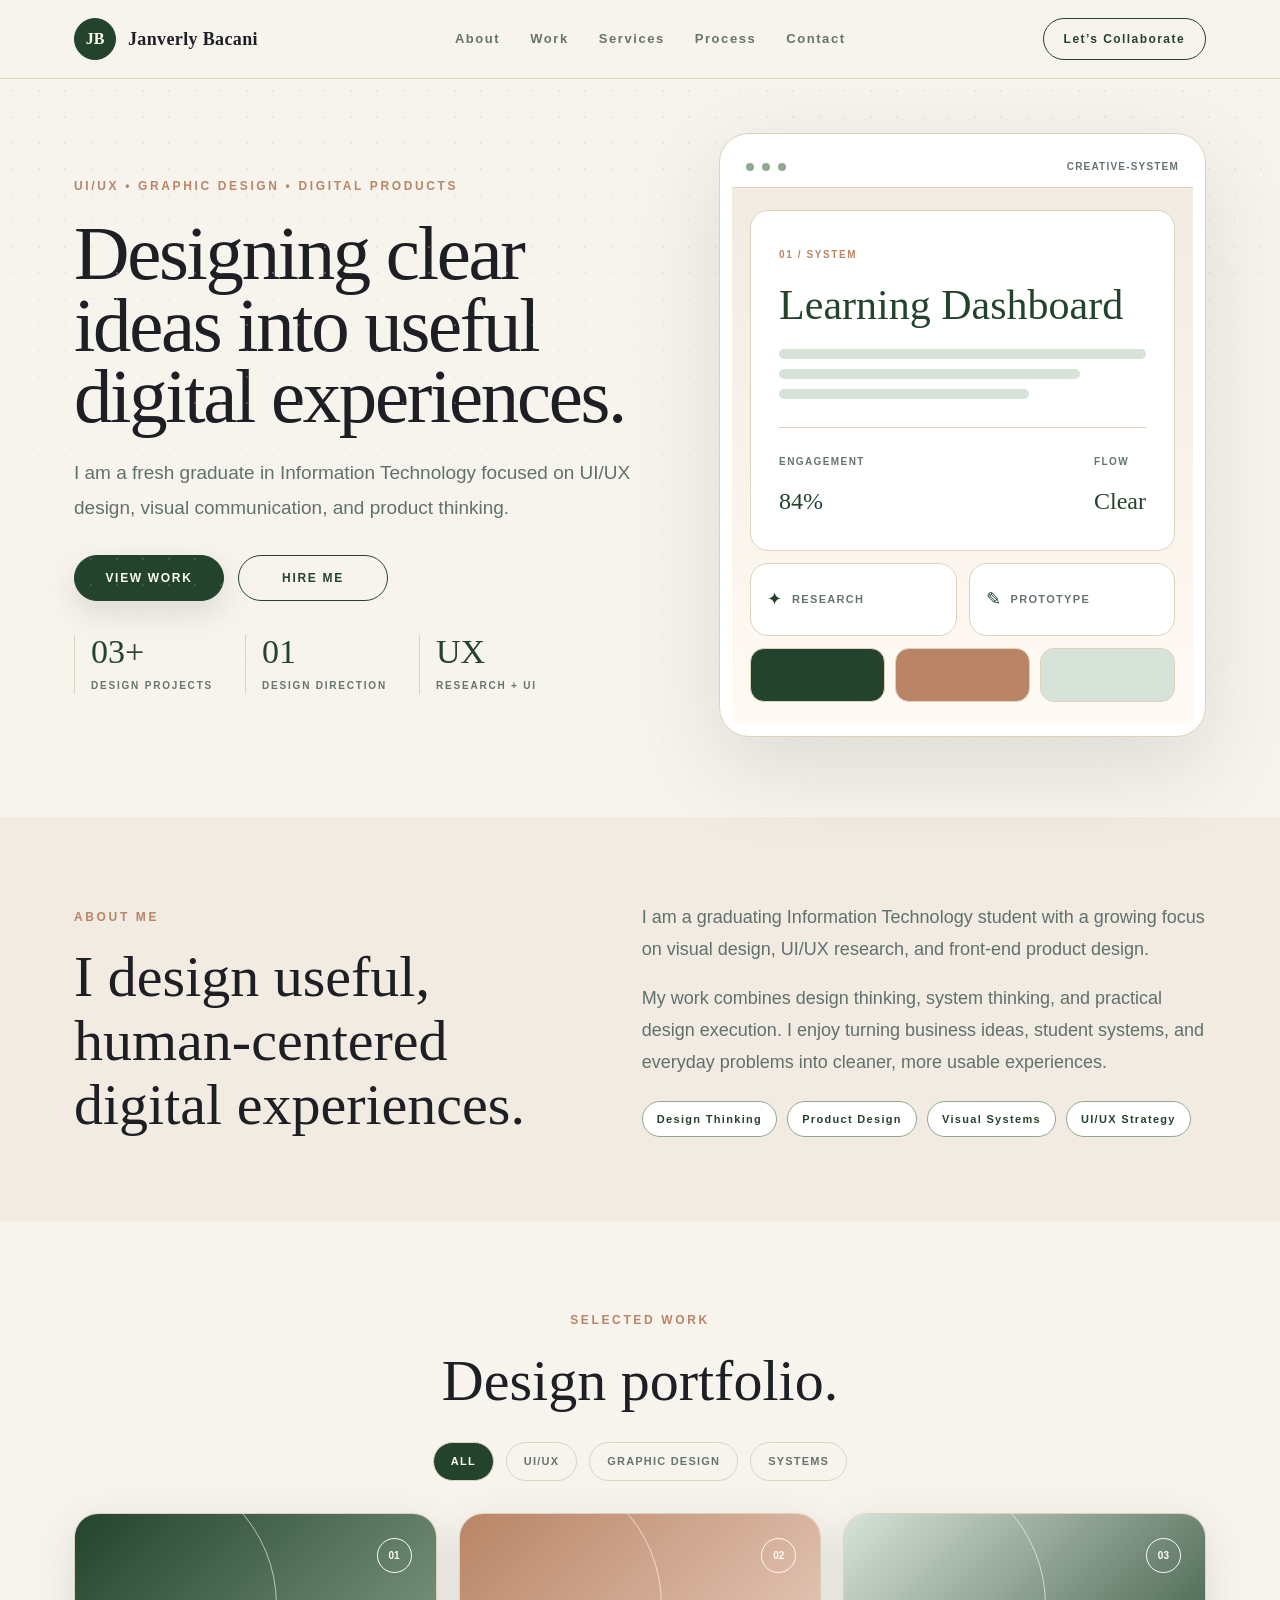
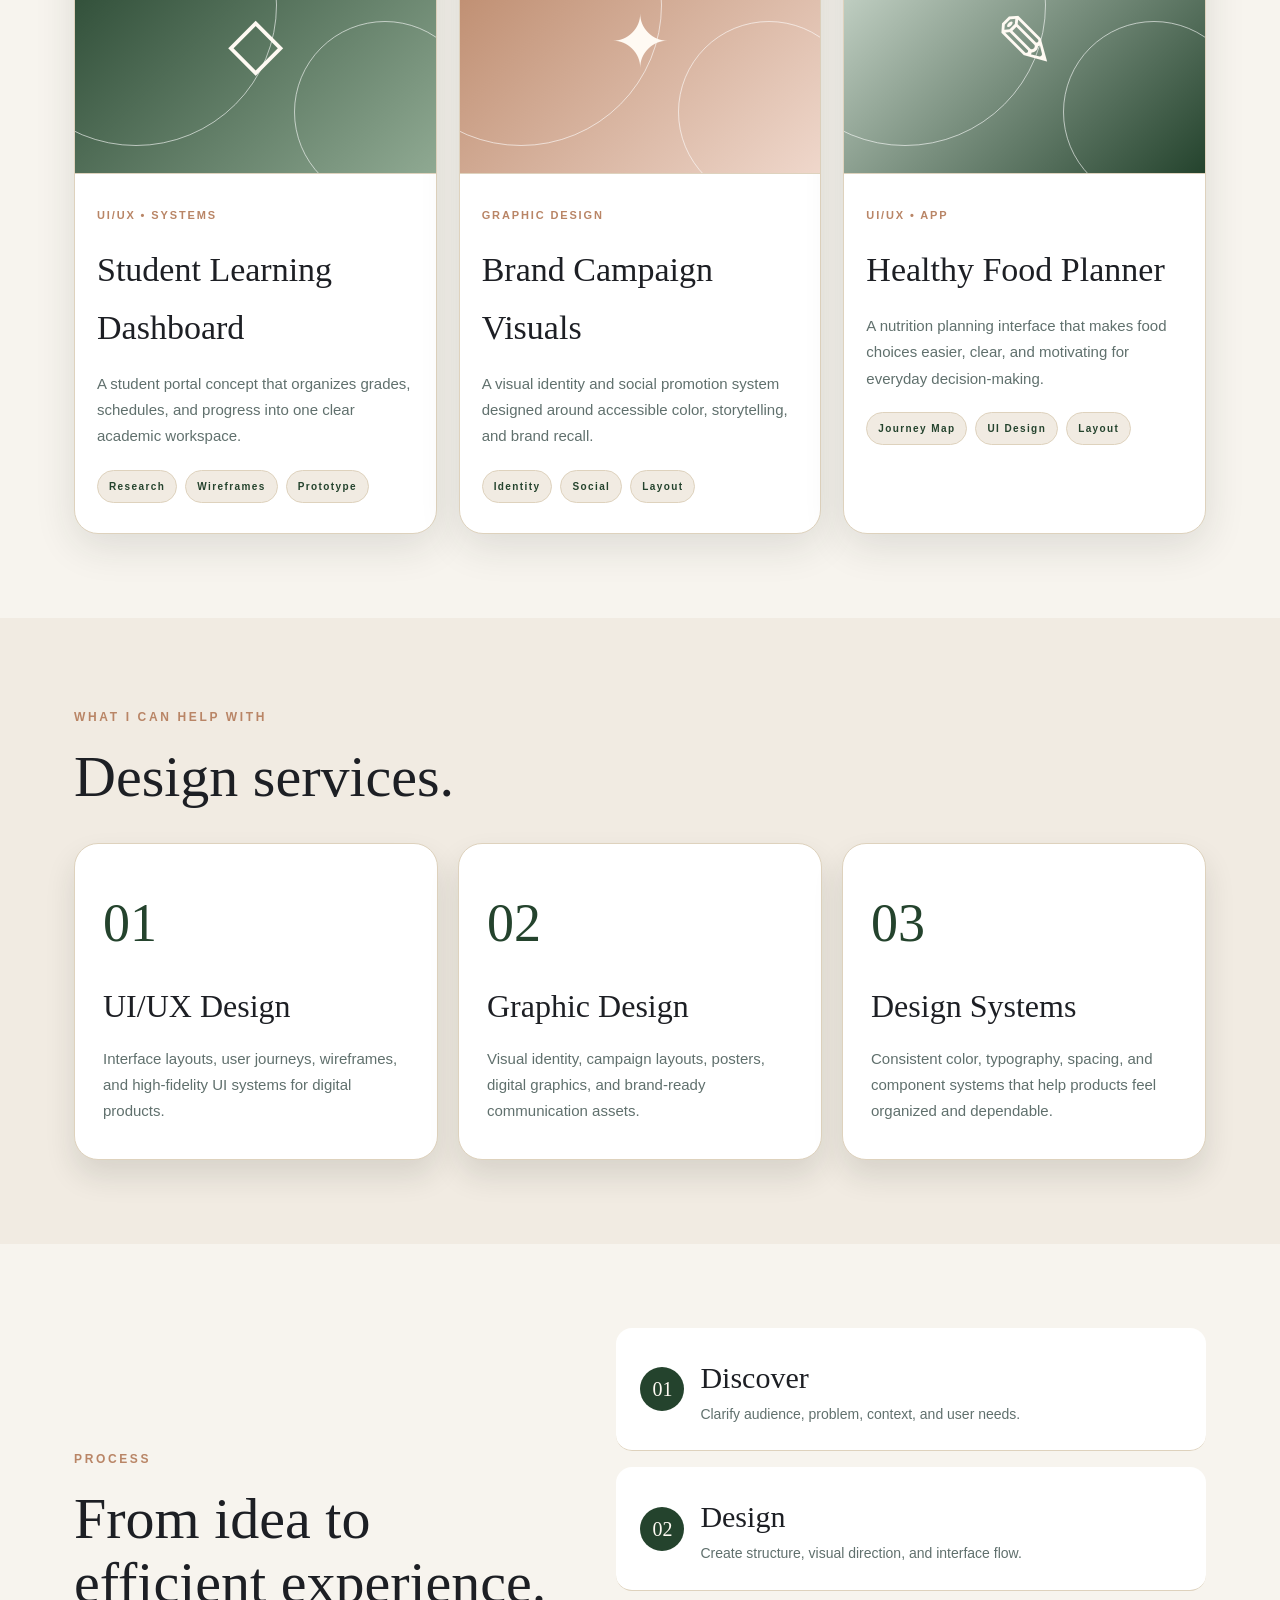
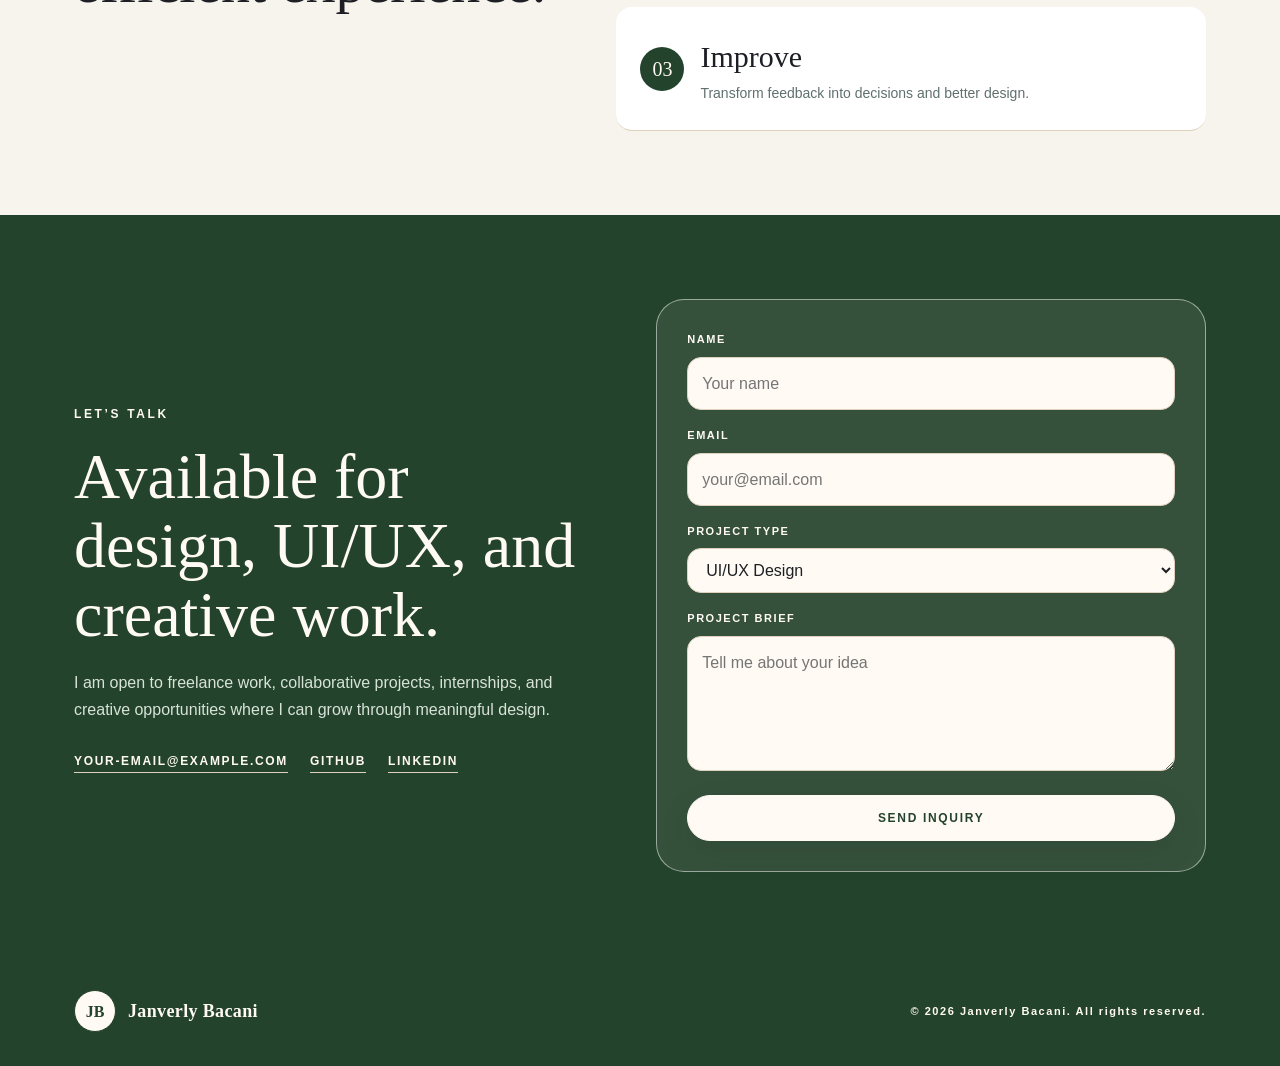
==== index.html @ 66985685 "Add files via upload" ====
<!DOCTYPE html>
<html lang="en">
<head>
    <meta charset="UTF-8" />
    <meta name="viewport" content="width=device-width, initial-scale=1.0" />
    <meta name="description" content="Janverly Bacani — UI/UX and graphic design portfolio." />
    <title>Janverly Bacani | UI/UX & Graphic Design</title>
    <link rel="stylesheet" href="style.css" />
</head>
<body>

<header class="site-header">
    <div class="container nav-wrap">
        <a class="brand" href="#home" aria-label="Janverly Bacani">
            <span class="brand-mark">JB</span>
            <span class="brand-text">Janverly Bacani</span>
        </a>

        <button class="nav-toggle" id="navToggle" aria-label="Open navigation">
            <span></span>
            <span></span>
            <span></span>
        </button>

        <nav class="main-nav" id="mainNav">
            <a href="#about">About</a>
            <a href="#work">Work</a>
            <a href="#services">Services</a>
            <a href="#process">Process</a>
            <a href="#contact">Contact</a>
        </nav>

        <a class="nav-cta" href="#contact">Let’s Collaborate</a>
    </div>
</header>

<main>

<section class="hero" id="home">
    <div class="container hero-grid">
        <section class="hero-copy">
            <div class="hero-kicker">UI/UX • GRAPHIC DESIGN • DIGITAL PRODUCTS</div>
            <h1>Designing clear ideas into useful digital experiences.</h1>
            <p class="hero-lede">
                I am a fresh graduate in Information Technology focused on UI/UX design,
                visual communication, and product thinking.
            </p>

            <div class="hero-actions">
                <a class="btn btn-primary" href="#work">View Work</a>
                <a class="btn btn-secondary" href="#contact">Hire Me</a>
            </div>

            <div class="hero-stats">
                <div>
                    <span class="stat-number">03+</span>
                    <span class="stat-label">Design Projects</span>
                </div>
                <div>
                    <span class="stat-number">01</span>
                    <span class="stat-label">Design Direction</span>
                </div>
                <div>
                    <span class="stat-number">UX</span>
                    <span class="stat-label">Research + UI</span>
                </div>
            </div>
        </section>

        <aside class="hero-panel" aria-label="Design portfolio preview">
            <div class="hero-panel-card">
                <div class="panel-top">
                    <span class="panel-dot"></span>
                    <span class="panel-dot"></span>
                    <span class="panel-dot"></span>
                    <span class="panel-title">creative-system</span>
                </div>

                <div class="portfolio-preview">
                    <div class="preview-card preview-main">
                        <span class="preview-tag">01 / SYSTEM</span>
                        <h3>Learning Dashboard</h3>
                        <div class="preview-lines">
                            <span></span>
                            <span></span>
                            <span></span>
                        </div>
                        <div class="preview-metrics">
                            <div>
                                <span class="metric-label">ENGAGEMENT</span>
                                <span class="metric-value">84%</span>
                            </div>
                            <div>
                                <span class="metric-label">FLOW</span>
                                <span class="metric-value">Clear</span>
                            </div>
                        </div>
                    </div>

                    <div class="preview-split">
                        <div class="preview-card small-card">
                            <span class="mini-icon">✦</span>
                            <span class="mini-label">Research</span>
                        </div>
                        <div class="preview-card small-card">
                            <span class="mini-icon">✎</span>
                            <span class="mini-label">Prototype</span>
                        </div>
                    </div>

                    <div class="preview-grid">
                        <span class="grid-block grid-one"></span>
                        <span class="grid-block grid-two"></span>
                        <span class="grid-block grid-three"></span>
                    </div>
                </div>
            </div>
        </aside>
    </div>
</section>

<section class="section intro" id="about">
    <div class="container intro-grid">
        <div class="section-heading">
            <span class="section-label">About Me</span>
            <h2>I design useful, human-centered digital experiences.</h2>
        </div>
        <div class="intro-copy">
            <p>
                I am a graduating Information Technology student with a growing focus on
                visual design, UI/UX research, and front-end product design.
            </p>
            <p>
                My work combines design thinking, system thinking, and practical design execution.
                I enjoy turning business ideas, student systems, and everyday problems into
                cleaner, more usable experiences.
            </p>

            <div class="about-tags">
                <span>Design Thinking</span>
                <span>Product Design</span>
                <span>Visual Systems</span>
                <span>UI/UX Strategy</span>
            </div>
        </div>
    </div>
</section>

<section class="section portfolio" id="work">
    <div class="container">
        <div class="section-heading centered">
            <span class="section-label">Selected Work</span>
            <h2>Design portfolio.</h2>
        </div>

        <div class="filter-bar">
            <button class="filter-chip active" data-filter="all">All</button>
            <button class="filter-chip" data-filter="ux">UI/UX</button>
            <button class="filter-chip" data-filter="graphic">Graphic Design</button>
            <button class="filter-chip" data-filter="systems">Systems</button>
        </div>

        <div class="portfolio-grid">
            <article class="portfolio-card" data-category="ux systems">
                <div class="project-image project-dashboard">
                    <span class="project-number">01</span>
                    <span class="project-icon">◇</span>
                </div>
                <div class="project-content">
                    <span class="project-type">UI/UX • SYSTEMS</span>
                    <h3>Student Learning Dashboard</h3>
                    <p>
                        A student portal concept that organizes grades, schedules,
                        and progress into one clear academic workspace.
                    </p>
                    <div class="project-meta">
                        <span>Research</span>
                        <span>Wireframes</span>
                        <span>Prototype</span>
                    </div>
                </div>
            </article>

            <article class="portfolio-card" data-category="graphic">
                <div class="project-image project-brand">
                    <span class="project-number">02</span>
                    <span class="project-icon">✦</span>
                </div>
                <div class="project-content">
                    <span class="project-type">GRAPHIC DESIGN</span>
                    <h3>Brand Campaign Visuals</h3>
                    <p>
                        A visual identity and social promotion system designed around
                        accessible color, storytelling, and brand recall.
                    </p>
                    <div class="project-meta">
                        <span>Identity</span>
                        <span>Social</span>
                        <span>Layout</span>
                    </div>
                </div>
            </article>

            <article class="portfolio-card" data-category="ux">
                <div class="project-image project-mobile">
                    <span class="project-number">03</span>
                    <span class="project-icon">✎</span>
                </div>
                <div class="project-content">
                    <span class="project-type">UI/UX • APP</span>
                    <h3>Healthy Food Planner</h3>
                    <p>
                        A nutrition planning interface that makes food choices easier,
                        clear, and motivating for everyday decision-making.
                    </p>
                    <div class="project-meta">
                        <span>Journey Map</span>
                        <span>UI Design</span>
                        <span>Layout</span>
                    </div>
                </div>
            </article>
        </div>
    </div>
</section>

<section class="section services" id="services">
    <div class="container">
        <div class="section-heading">
            <span class="section-label">What I Can Help With</span>
            <h2>Design services.</h2>
        </div>

        <div class="service-grid">
            <article class="service-card">
                <span class="service-icon">01</span>
                <h3>UI/UX Design</h3>
                <p>
                    Interface layouts, user journeys, wireframes, and high-fidelity UI
                    systems for digital products.
                </p>
            </article>

            <article class="service-card">
                <span class="service-icon">02</span>
                <h3>Graphic Design</h3>
                <p>
                    Visual identity, campaign layouts, posters, digital graphics, and
                    brand-ready communication assets.
                </p>
            </article>

            <article class="service-card">
                <span class="service-icon">03</span>
                <h3>Design Systems</h3>
                <p>
                    Consistent color, typography, spacing, and component systems that
                    help products feel organized and dependable.
                </p>
            </article>
        </div>
    </div>
</section>

<section class="section process" id="process">
    <div class="container process-grid">
        <div class="section-heading">
            <span class="section-label">Process</span>
            <h2>From idea to efficient experience.</h2>
        </div>

        <div class="process-steps">
            <div class="process-step">
                <span class="step-number">01</span>
                <div>
                    <h3>Discover</h3>
                    <p>Clarify audience, problem, context, and user needs.</p>
                </div>
            </div>
            <div class="process-step">
                <span class="step-number">02</span>
                <div>
                    <h3>Design</h3>
                    <p>Create structure, visual direction, and interface flow.</p>
                </div>
            </div>
            <div class="process-step">
                <span class="step-number">03</span>
                <div>
                    <h3>Improve</h3>
                    <p>Transform feedback into decisions and better design.</p>
                </div>
            </div>
        </div>
    </div>
</section>

<section class="section contact" id="contact">
    <div class="container contact-grid">
        <div>
            <span class="section-label">Let’s Talk</span>
            <h2>Available for design, UI/UX, and creative work.</h2>
            <p class="contact-copy">
                I am open to freelance work, collaborative projects, internships,
                and creative opportunities where I can grow through meaningful design.
            </p>

            <div class="contact-links">
                <a class="contact-link" href="mailto:your-email@example.com">your-email@example.com</a>
                <a class="contact-link" href="https://github.com/" target="_blank">GitHub</a>
                <a class="contact-link" href="https://linkedin.com/" target="_blank">LinkedIn</a>
            </div>
        </div>

        <form class="contact-form">
            <label>
                <span>Name</span>
                <input type="text" placeholder="Your name" />
            </label>
            <label>
                <span>Email</span>
                <input type="email" placeholder="your@email.com" />
            </label>
            <label>
                <span>Project Type</span>
                <select>
                    <option>UI/UX Design</option>
                    <option>Graphic Design</option>
                    <option>Product Design</option>
                    <option>Other</option>
                </select>
            </label>
            <label>
                <span>Project Brief</span>
                <textarea rows="4" placeholder="Tell me about your idea"></textarea>
            </label>
            <button class="btn btn-primary form-btn" type="button">Send Inquiry</button>
        </form>
    </div>
</section>

</main>

<footer class="site-footer">
    <div class="container footer-wrap">
        <a class="brand footer-brand" href="#home">
            <span class="brand-mark">JB</span>
            <span class="brand-text">Janverly Bacani</span>
        </a>
        <span class="footer-copy">© 2026 Janverly Bacani. All rights reserved.</span>
    </div>
</footer>

<script src="script.js"></script>
</body>
</html>
</html>
---- style.css ----
/* =====================================================
   ROOT VARIABLES
===================================================== */
:root {
    --bg: #f7f4ee;
    --panel: #ffffff;
    --surface: #f1ebe2;
    --text: #1d1f24;
    --muted: #60706d;
    --soft: #65746c;
    --line: #ded2bd;
    --sage: #8fa992;
    --sage-dark: #334b3e;
    --sage-light: #d7e3d8;
    --sage-strong: #24432d;
    --clay: #b98566;
    --clay-light: #efd7cb;
    --cream: #fffaf3;
    --shadow: rgba(33, 42, 34, 0.12);
    --max-width: 1180px;
    --serif: "Iowan Old Style", "Baskerville", "Georgia", serif;
    --sans: "Inter", "Avenir Next", "Poppins", "Segoe UI", Arial, sans-serif;
}

* {
    box-sizing: border-box;
    margin: 0;
    padding: 0;
}

html {
    scroll-behavior: smooth;
}

body {
    background: var(--bg);
    color: var(--text);
    font-family: var(--sans);
    line-height: 1.7;
}

body::before {
    content: "";
    position: fixed;
    inset: 0;
    background-image: radial-gradient(var(--line) 0.8px, transparent 0.8px);
    background-size: 26px 26px;
    opacity: 0.45;
    pointer-events: none;
    mask-image: linear-gradient(180deg, black, transparent 100%);
}

a {
    color: inherit;
    text-decoration: none;
}

button,
input,
textarea,
select {
    font: inherit;
}

img {
    max-width: 100%;
}

.container {
    max-width: var(--max-width);
    margin: 0 auto;
    padding: 0 24px;
}

/* =====================================================
   HEADER
===================================================== */
.site-header {
    position: sticky;
    top: 0;
    z-index: 20;
    background: rgba(247, 244, 238, 0.86);
    border-bottom: 1px solid var(--line);
    backdrop-filter: blur(14px);
}

.nav-wrap {
    min-height: 78px;
    display: flex;
    align-items: center;
    justify-content: space-between;
    gap: 24px;
}

.brand {
    display: flex;
    align-items: center;
    gap: 12px;
    font-family: var(--serif);
    color: var(--text);
}

.brand-mark {
    width: 42px;
    height: 42px;
    border-radius: 50%;
    display: flex;
    align-items: center;
    justify-content: center;
    background: var(--sage-strong);
    color: var(--cream);
    font-family: var(--serif);
    font-size: 16px;
    font-weight: 700;
    border: 1px solid var(--sage-strong);
}

.brand-text {
    font-size: 18px;
    font-weight: 700;
    letter-spacing: 0.02em;
}

.main-nav {
    display: flex;
    align-items: center;
    gap: 30px;
}

.main-nav a {
    color: var(--soft);
    font-size: 13px;
    font-weight: 700;
    letter-spacing: 0.12em;
    position: relative;
}

.main-nav a::after {
    content: "";
    position: absolute;
    left: 0;
    bottom: -8px;
    width: 100%;
    height: 2px;
    background: var(--sage-strong);
    transform: scaleX(0);
    transform-origin: left;
    transition: transform 0.3s ease;
}

.main-nav a:hover::after {
    transform: scaleX(1);
}

.nav-cta {
    padding: 10px 20px;
    border-radius: 30px;
    border: 1px solid var(--sage-strong);
    color: var(--sage-strong);
    font-weight: 700;
    font-size: 12px;
    letter-spacing: 0.12em;
}

.nav-toggle {
    display: none;
    background: transparent;
    border: none;
    width: 44px;
    height: 44px;
    align-items: center;
    justify-content: center;
    flex-direction: column;
    gap: 4px;
}

.nav-toggle span {
    width: 22px;
    height: 2px;
    background: var(--sage-strong);
}

/* =====================================================
   HERO
===================================================== */
.hero {
    padding: 54px 0 80px;
    background: var(--bg);
}

.hero-grid {
    display: grid;
    grid-template-columns: 1.1fr 0.9fr;
    gap: 50px;
    align-items: center;
}

.hero-copy {
    max-width: 620px;
}

.hero-kicker,
.section-label {
    color: var(--clay);
    font-size: 12px;
    font-weight: 800;
    letter-spacing: 0.22em;
    text-transform: uppercase;
}

.hero-copy h1 {
    margin-top: 22px;
    font-family: var(--serif);
    font-size: clamp(58px, 6vw, 90px);
    line-height: 0.93;
    font-weight: 500;
    color: var(--text);
    letter-spacing: -0.03em;
}

.hero-lede {
    margin-top: 24px;
    color: var(--muted);
    font-size: 19px;
    line-height: 1.8;
    max-width: 570px;
}

.hero-actions {
    display: flex;
    align-items: center;
    gap: 14px;
    margin-top: 30px;
}

.btn {
    display: inline-flex;
    align-items: center;
    justify-content: center;
    gap: 8px;
    min-width: 150px;
    padding: 12px 24px;
    border-radius: 30px;
    border: 1px solid var(--sage-strong);
    font-size: 12px;
    font-weight: 800;
    letter-spacing: 0.14em;
    text-transform: uppercase;
    transition: transform 0.25s ease, box-shadow 0.25s ease, background 0.25s ease;
}

.btn:hover {
    transform: translateY(-3px);
}

.btn-primary {
    background: var(--sage-strong);
    color: var(--cream);
    box-shadow: 0 12px 30px var(--shadow);
}

.btn-secondary {
    background: transparent;
    color: var(--sage-strong);
}

.hero-stats {
    display: flex;
    align-items: center;
    gap: 32px;
    margin-top: 34px;
    flex-wrap: wrap;
}

.hero-stats div {
    border-left: 1px solid var(--line);
    padding-left: 16px;
}

.stat-number {
    display: block;
    font-family: var(--serif);
    font-size: 34px;
    line-height: 1;
    color: var(--sage-strong);
}

.stat-label {
    display: block;
    margin-top: 8px;
    color: var(--soft);
    font-size: 10px;
    font-weight: 700;
    letter-spacing: 0.18em;
    text-transform: uppercase;
}

.hero-panel {
    min-width: 330px;
}

.hero-panel-card {
    background: var(--panel);
    border: 1px solid var(--line);
    border-radius: 30px;
    padding: 12px;
    box-shadow: 0 30px 90px var(--shadow);
    position: relative;
}

.panel-top {
    display: flex;
    align-items: center;
    gap: 8px;
    height: 42px;
    border-bottom: 1px solid var(--line);
    padding: 0 14px;
}

.panel-dot {
    width: 8px;
    height: 8px;
    border-radius: 50%;
    background: var(--sage);
}

.panel-title {
    margin-left: auto;
    color: var(--soft);
    font-size: 10px;
    font-weight: 800;
    letter-spacing: 0.12em;
    text-transform: uppercase;
}

.portfolio-preview {
    padding: 22px 18px;
    background: linear-gradient(180deg, var(--surface), var(--cream));
    min-height: 410px;
}

.preview-card {
    background: var(--panel);
    border: 1px solid var(--line);
    border-radius: 18px;
}

.preview-main {
    padding: 28px;
}

.preview-tag {
    color: var(--clay);
    font-size: 10px;
    font-weight: 800;
    letter-spacing: 0.16em;
}

.preview-main h3 {
    margin-top: 16px;
    font-family: var(--serif);
    font-size: 42px;
    line-height: 1.12;
    font-weight: 500;
    color: var(--sage-strong);
}

.preview-lines {
    margin-top: 20px;
    display: flex;
    flex-direction: column;
    gap: 10px;
}

.preview-lines span {
    display: block;
    height: 10px;
    border-radius: 14px;
    background: var(--sage-light);
    width: 100%;
}

.preview-lines span:nth-child(2) {
    width: 82%;
}

.preview-lines span:nth-child(3) {
    width: 68%;
}

.preview-metrics {
    display: flex;
    gap: 16px;
    justify-content: space-between;
    align-items: center;
    margin-top: 28px;
    border-top: 1px solid var(--line);
    padding-top: 18px;
}

.metric-label {
    font-size: 10px;
    font-weight: 700;
    color: var(--soft);
    letter-spacing: 0.14em;
    text-transform: uppercase;
}

.metric-value {
    display: block;
    margin-top: 8px;
    font-family: var(--serif);
    color: var(--sage-strong);
    font-size: 24px;
}

.preview-split {
    display: grid;
    grid-template-columns: repeat(2, 1fr);
    gap: 12px;
    margin: 12px 0;
}

.small-card {
    padding: 20px 16px;
    display: flex;
    align-items: center;
    gap: 10px;
}

.mini-icon {
    color: var(--sage-strong);
    font-size: 18px;
}

.mini-label {
    color: var(--soft);
    font-size: 11px;
    font-weight: 800;
    letter-spacing: 0.12em;
    text-transform: uppercase;
}

.preview-grid {
    display: grid;
    grid-template-columns: repeat(3, 1fr);
    gap: 10px;
}

.grid-block {
    display: block;
    min-height: 54px;
    border-radius: 14px;
    background: var(--sage-strong);
    border: 1px solid var(--line);
}

.grid-two {
    background: var(--clay);
}

.grid-three {
    background: var(--sage-light);
}

/* =====================================================
   GLOBAL SECTIONS
===================================================== */
.section {
    padding: 84px 0;
}

.section-heading {
    max-width: 660px;
}

.section-heading.centered {
    text-align: center;
    margin: 0 auto 30px;
}

.section-heading h2 {
    font-family: var(--serif);
    font-weight: 500;
    font-size: clamp(44px, 5vw, 58px);
    line-height: 1.1;
    color: var(--text);
    margin-top: 16px;
}

.section-heading p {
    color: var(--muted);
}

/* =====================================================
   ABOUT
===================================================== */
.intro {
    background: var(--surface);
}

.intro-grid {
    display: grid;
    grid-template-columns: 0.9fr 1fr;
    gap: 60px;
    align-items: center;
}

.intro-copy p {
    font-size: 18px;
    color: var(--muted);
    line-height: 1.8;
}

.intro-copy p + p {
    margin-top: 16px;
}

.about-tags {
    display: flex;
    flex-wrap: wrap;
    gap: 10px;
    margin-top: 22px;
}

.about-tags span {
    font-size: 11px;
    font-weight: 800;
    letter-spacing: 0.12em;
    color: var(--sage-strong);
    border: 1px solid var(--sage);
    border-radius: 999px;
    padding: 8px 14px;
    background: var(--panel);
}

/* =====================================================
   PORTFOLIO
===================================================== */
.portfolio {
    background: var(--bg);
}

.filter-bar {
    display: flex;
    align-items: center;
    justify-content: center;
    gap: 12px;
    flex-wrap: wrap;
    margin-bottom: 32px;
}

.filter-chip {
    border: 1px solid var(--line);
    background: transparent;
    color: var(--soft);
    padding: 9px 17px;
    border-radius: 999px;
    font-size: 11px;
    font-weight: 800;
    letter-spacing: 0.11em;
    text-transform: uppercase;
    cursor: pointer;
}

.filter-chip.active,
.filter-chip:hover {
    background: var(--sage-strong);
    color: var(--cream);
}

.portfolio-grid {
    display: grid;
    grid-template-columns: repeat(3, 1fr);
    gap: 22px;
    align-items: stretch;
}

.portfolio-card {
    background: var(--panel);
    border: 1px solid var(--line);
    border-radius: 24px;
    overflow: hidden;
    box-shadow: 0 12px 40px var(--shadow);
    transition: transform 0.35s ease, box-shadow 0.35s ease, opacity 0.35s ease;
}

.portfolio-card:hover {
    transform: translateY(-8px);
    box-shadow: 0 24px 60px var(--shadow);
}

.portfolio-card.hidden {
    display: none;
}

.project-image {
    min-height: 260px;
    position: relative;
    display: flex;
    align-items: center;
    justify-content: center;
    border-bottom: 1px solid var(--line);
    overflow: hidden;
}

.project-image::before,
.project-image::after {
    content: "";
    position: absolute;
    border-radius: 50%;
    border: 1px solid rgba(255,255,255,0.6);
}

.project-image::before {
    width: 280px;
    height: 280px;
    left: -80px;
    top: -50px;
}

.project-image::after {
    width: 180px;
    height: 180px;
    right: -40px;
    bottom: -30px;
}

.project-dashboard {
    background: linear-gradient(135deg, var(--sage-strong), var(--sage));
}

.project-brand {
    background: linear-gradient(135deg, var(--clay), var(--clay-light));
}

.project-mobile {
    background: linear-gradient(135deg, var(--sage-light), var(--sage-strong));
}

.project-icon {
    position: relative;
    color: var(--cream);
    font-family: var(--serif);
    font-size: 72px;
    z-index: 2;
}

.project-number {
    position: absolute;
    top: 24px;
    right: 24px;
    color: var(--cream);
    font-size: 10px;
    font-weight: 900;
    border: 1px solid var(--cream);
    border-radius: 999px;
    padding: 8px 11px;
    z-index: 3;
}

.project-content {
    padding: 26px 22px 30px;
}

.project-type {
    color: var(--clay);
    font-size: 11px;
    font-weight: 800;
    letter-spacing: 0.17em;
    text-transform: uppercase;
}

.project-content h3 {
    font-family: var(--serif);
    font-weight: 500;
    font-size: 34px;
    color: var(--text);
    margin-top: 14px;
}

.project-content p {
    color: var(--muted);
    font-size: 15px;
    line-height: 1.75;
    margin-top: 14px;
}

.project-meta {
    display: flex;
    flex-wrap: wrap;
    gap: 8px;
    margin-top: 20px;
}

.project-meta span {
    padding: 7px 11px;
    border-radius: 999px;
    border: 1px solid var(--line);
    background: var(--surface);
    color: var(--sage-strong);
    font-size: 10px;
    font-weight: 800;
    letter-spacing: 0.14em;
}

/* =====================================================
   SERVICES
===================================================== */
.services {
    background: var(--surface);
}

.service-grid {
    margin-top: 34px;
    display: grid;
    grid-template-columns: repeat(3, 1fr);
    gap: 20px;
}

.service-card {
    background: var(--panel);
    border: 1px solid var(--line);
    border-radius: 24px;
    padding: 34px 28px;
    box-shadow: 0 16px 30px var(--shadow);
}

.service-icon {
    color: var(--sage-strong);
    font-family: var(--serif);
    font-size: 54px;
}

.service-card h3 {
    font-family: var(--serif);
    font-weight: 500;
    font-size: 32px;
    margin-top: 10px;
}

.service-card p {
    color: var(--muted);
    line-height: 1.75;
    margin-top: 12px;
    font-size: 15px;
}

/* =====================================================
   PROCESS
===================================================== */
.process {
    background: var(--bg);
}

.process-grid {
    display: grid;
    grid-template-columns: 0.9fr 1.1fr;
    gap: 60px;
    align-items: center;
}

.process-steps {
    display: flex;
    flex-direction: column;
    gap: 16px;
}

.process-step {
    display: flex;
    align-items: center;
    gap: 16px;
    padding: 24px;
    border-bottom: 1px solid var(--line);
    background: var(--panel);
    border-radius: 16px;
}

.step-number {
    width: 44px;
    height: 44px;
    border-radius: 50%;
    display: flex;
    align-items: center;
    justify-content: center;
    background: var(--sage-strong);
    color: var(--cream);
    font-family: var(--serif);
    font-size: 20px;
}

.process-step h3 {
    font-family: var(--serif);
    font-weight: 500;
    font-size: 30px;
}

.process-step p {
    color: var(--muted);
    font-size: 14px;
}

/* =====================================================
   CONTACT
===================================================== */
.contact {
    background: var(--sage-strong);
    color: var(--cream);
}

.contact .section-label,
.contact h2,
.contact-copy,
.contact-link,
.contact-form span {
    color: var(--cream);
}

.contact-grid {
    display: grid;
    grid-template-columns: 0.95fr 1fr;
    gap: 60px;
    align-items: center;
}

.contact h2 {
    font-family: var(--serif);
    font-size: clamp(50px, 5vw, 66px);
    font-weight: 500;
    line-height: 1.08;
    margin-top: 16px;
}

.contact-copy {
    margin-top: 20px;
    max-width: 560px;
    color: var(--sage-light);
}

.contact-links {
    display: flex;
    gap: 22px;
    flex-wrap: wrap;
    margin-top: 28px;
}

.contact-link {
    border-bottom: 1px solid var(--line);
    font-size: 12px;
    font-weight: 800;
    letter-spacing: 0.14em;
    text-transform: uppercase;
}

.contact-form {
    background: rgba(255, 250, 243, 0.08);
    border: 1px solid rgba(255,255,255,0.5);
    border-radius: 28px;
    padding: 30px;
}

.contact-form label {
    display: block;
    margin-bottom: 16px;
}

.contact-form span {
    display: block;
    font-size: 11px;
    font-weight: 800;
    letter-spacing: 0.14em;
    margin-bottom: 8px;
    text-transform: uppercase;
}

.contact-form input,
.contact-form select,
.contact-form textarea {
    width: 100%;
    background: var(--cream);
    color: var(--text);
    border: 1px solid var(--line);
    border-radius: 14px;
    padding: 12px 14px;
    outline: none;
}

.contact-form textarea {
    resize: vertical;
}

.form-btn {
    width: 100%;
    background: var(--cream);
    color: var(--sage-strong);
    border-color: var(--cream);
}

/* =====================================================
   FOOTER
===================================================== */
.site-footer {
    background: var(--sage-strong);
    color: var(--cream);
    padding: 34px 0;
}

.footer-wrap {
    display: flex;
    justify-content: space-between;
    align-items: center;
    gap: 30px;
}

.footer-brand .brand-mark {
    background: var(--cream);
    color: var(--sage-strong);
}

.footer-brand .brand-text,
.footer-copy {
    color: var(--cream);
}

.footer-copy {
    font-size: 11px;
    font-weight: 700;
    letter-spacing: 0.14em;
}

/* =====================================================
   RESPONSIVE
===================================================== */
@media (max-width: 980px) {
    .hero-grid,
    .intro-grid,
    .process-grid,
    .contact-grid {
        grid-template-columns: 1fr;
    }

    .portfolio-grid,
    .service-grid {
        grid-template-columns: 1fr;
    }

    .nav-toggle {
        display: flex;
    }

    .main-nav {
        position: fixed;
        left: 0;
        top: 78px;
        width: min(380px, 90vw);
        min-height: calc(100vh - 78px);
        display: flex;
        flex-direction: column;
        align-items: flex-start;
        padding: 30px 24px;
        background: var(--cream);
        box-shadow: 0 30px 60px var(--shadow);
        transform: translateX(-120%);
        transition: transform 0.3s ease;
        gap: 24px;
    }

    .main-nav.open {
        transform: translateX(0);
    }

    .nav-cta {
        display: none;
    }
}

@media (max-width: 640px) {
    .hero {
        padding-top: 30px;
    }

    .hero-copy h1 {
        font-size: 56px;
    }

    .hero-actions,
    .hero-stats,
    .contact-links {
        align-items: flex-start;
        flex-wrap: wrap;
    }

    .portfolio-preview {
        min-height: 360px;
    }

    .footer-wrap {
        flex-direction: column;
        align-items: flex-start;
    }
}
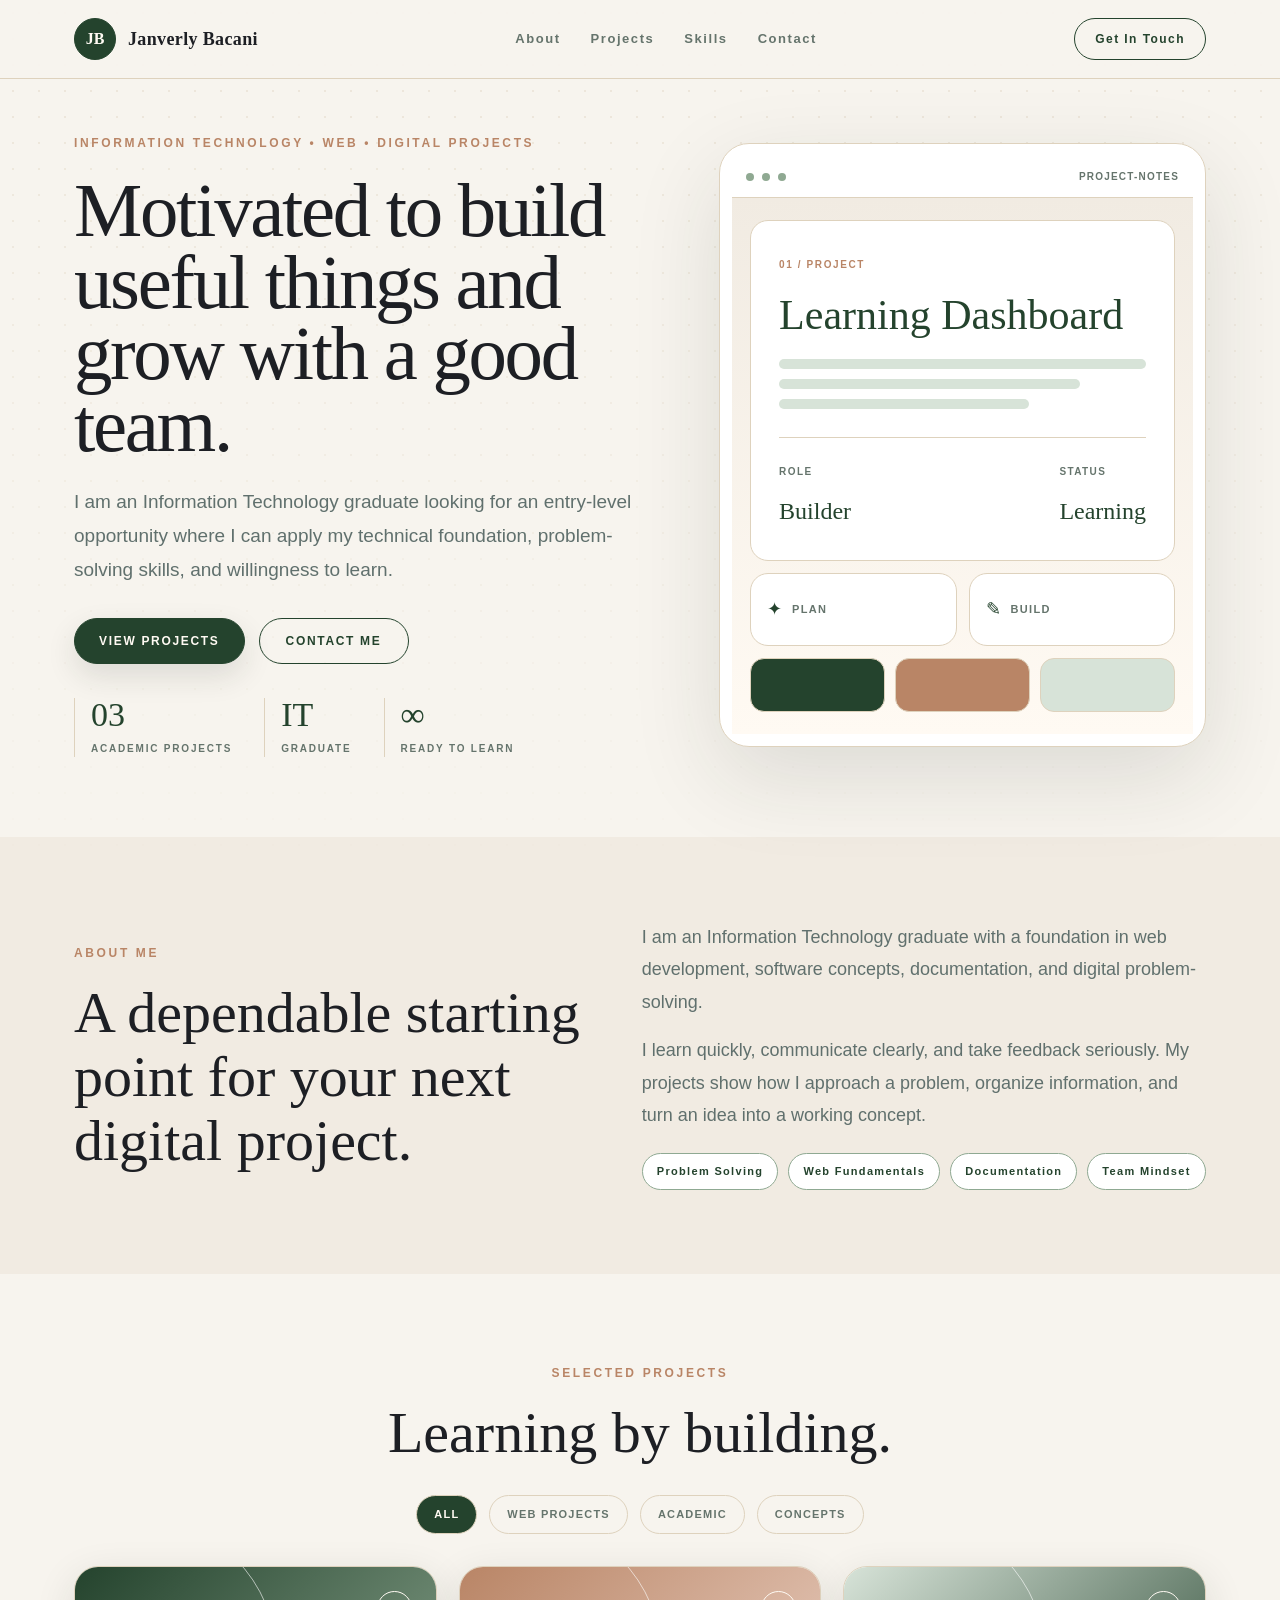
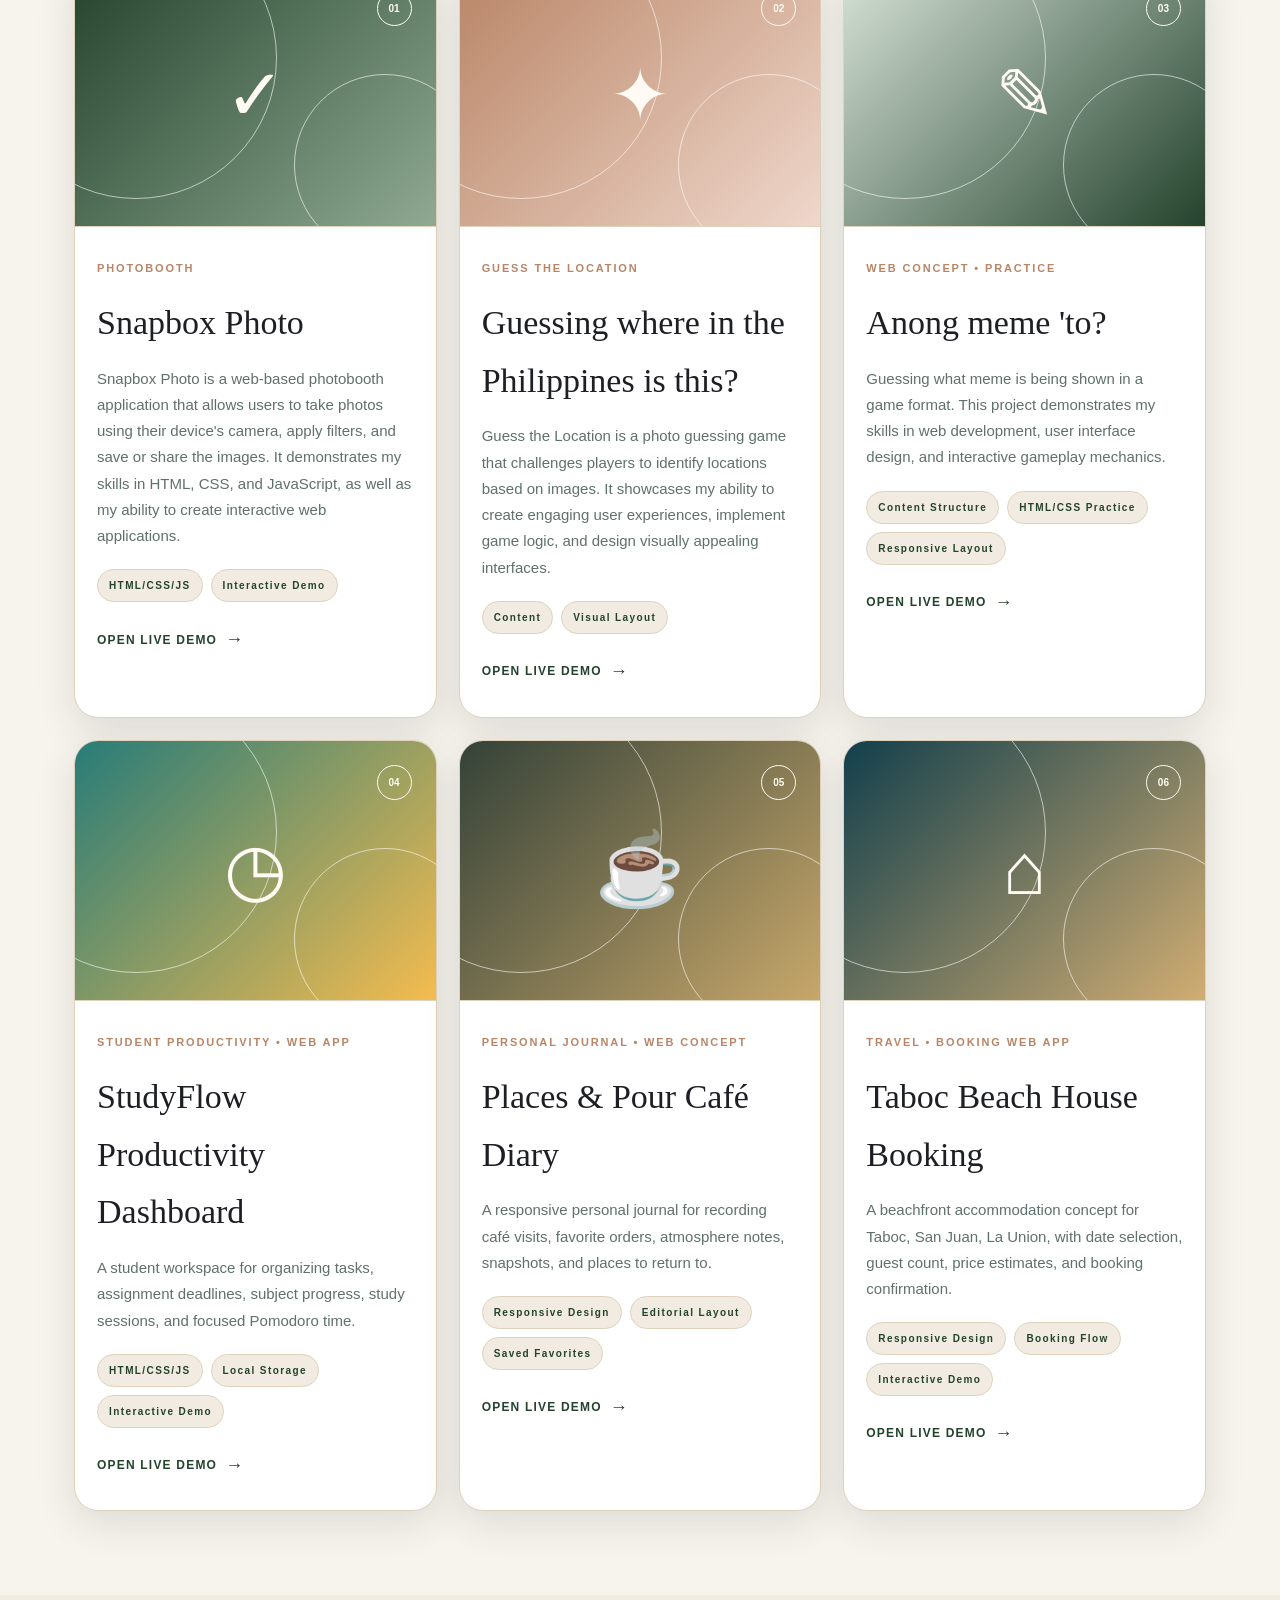
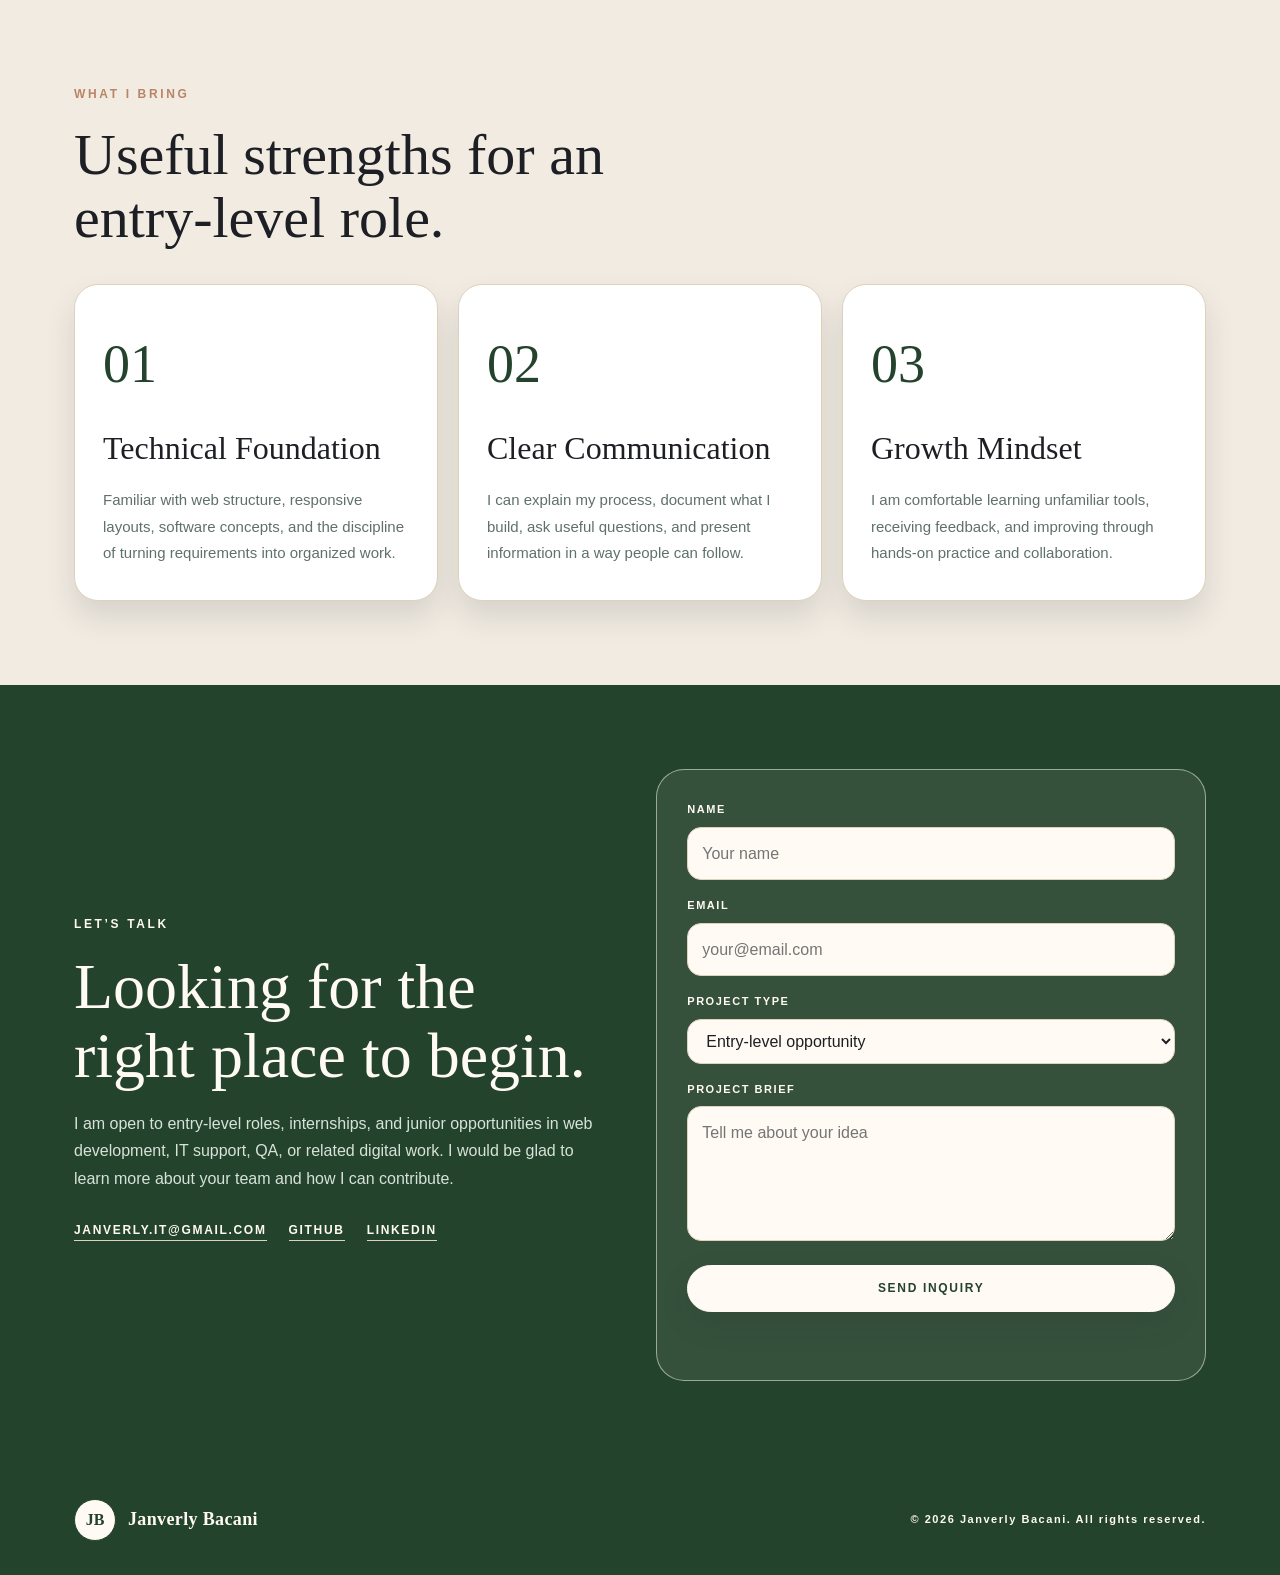
==== commit ddd28e9b: "Add files via upload" ====
--- a/index.html
+++ b/index.html
@@ -3,8 +3,8 @@
 <head>
     <meta charset="UTF-8" />
     <meta name="viewport" content="width=device-width, initial-scale=1.0" />
-    <meta name="description" content="Janverly Bacani — UI/UX and graphic design portfolio." />
-    <title>Janverly Bacani | UI/UX & Graphic Design</title>
+    <meta name="description" content="Janverly Bacani — Information Technology graduate and aspiring web developer." />
+    <title>Janverly Bacani | Information Technology Graduate</title>
     <link rel="stylesheet" href="style.css" />
 </head>
 <body>
@@ -16,7 +16,7 @@
             <span class="brand-text">Janverly Bacani</span>
         </a>
 
-        <button class="nav-toggle" id="navToggle" aria-label="Open navigation">
+        <button class="nav-toggle" id="navToggle" aria-label="Open navigation" aria-controls="mainNav" aria-expanded="false">
             <span></span>
             <span></span>
             <span></span>
@@ -24,13 +24,12 @@
 
         <nav class="main-nav" id="mainNav">
             <a href="#about">About</a>
-            <a href="#work">Work</a>
-            <a href="#services">Services</a>
-            <a href="#process">Process</a>
+            <a href="#work">Projects</a>
+            <a href="#services">Skills</a>
             <a href="#contact">Contact</a>
         </nav>
 
-        <a class="nav-cta" href="#contact">Let’s Collaborate</a>
+        <a class="nav-cta" href="#contact">Get In Touch</a>
     </div>
 </header>
 
@@ -39,46 +38,46 @@
 <section class="hero" id="home">
     <div class="container hero-grid">
         <section class="hero-copy">
-            <div class="hero-kicker">UI/UX • GRAPHIC DESIGN • DIGITAL PRODUCTS</div>
-            <h1>Designing clear ideas into useful digital experiences.</h1>
+            <div class="hero-kicker">INFORMATION TECHNOLOGY • WEB • DIGITAL PROJECTS</div>
+            <h1>Motivated to build useful things and grow with a good team.</h1>
             <p class="hero-lede">
-                I am a fresh graduate in Information Technology focused on UI/UX design,
-                visual communication, and product thinking.
+                I am an Information Technology graduate looking for an entry-level opportunity
+                where I can apply my technical foundation, problem-solving skills, and willingness to learn.
             </p>
 
             <div class="hero-actions">
-                <a class="btn btn-primary" href="#work">View Work</a>
-                <a class="btn btn-secondary" href="#contact">Hire Me</a>
+                <a class="btn btn-primary" href="#work">View Projects</a>
+                <a class="btn btn-secondary" href="#contact">Contact Me</a>
             </div>
 
             <div class="hero-stats">
                 <div>
-                    <span class="stat-number">03+</span>
-                    <span class="stat-label">Design Projects</span>
+                    <span class="stat-number">03</span>
+                    <span class="stat-label">Academic Projects</span>
                 </div>
                 <div>
-                    <span class="stat-number">01</span>
-                    <span class="stat-label">Design Direction</span>
+                    <span class="stat-number">IT</span>
+                    <span class="stat-label">Graduate</span>
                 </div>
                 <div>
-                    <span class="stat-number">UX</span>
-                    <span class="stat-label">Research + UI</span>
+                    <span class="stat-number">∞</span>
+                    <span class="stat-label">Ready To Learn</span>
                 </div>
             </div>
         </section>
 
-        <aside class="hero-panel" aria-label="Design portfolio preview">
+        <aside class="hero-panel" aria-label="Project portfolio preview">
             <div class="hero-panel-card">
                 <div class="panel-top">
                     <span class="panel-dot"></span>
                     <span class="panel-dot"></span>
                     <span class="panel-dot"></span>
-                    <span class="panel-title">creative-system</span>
+                    <span class="panel-title">project-notes</span>
                 </div>
 
                 <div class="portfolio-preview">
                     <div class="preview-card preview-main">
-                        <span class="preview-tag">01 / SYSTEM</span>
+                        <span class="preview-tag">01 / PROJECT</span>
                         <h3>Learning Dashboard</h3>
                         <div class="preview-lines">
                             <span></span>
@@ -87,12 +86,12 @@
                         </div>
                         <div class="preview-metrics">
                             <div>
-                                <span class="metric-label">ENGAGEMENT</span>
-                                <span class="metric-value">84%</span>
+                                <span class="metric-label">ROLE</span>
+                                <span class="metric-value">Builder</span>
                             </div>
                             <div>
-                                <span class="metric-label">FLOW</span>
-                                <span class="metric-value">Clear</span>
+                                <span class="metric-label">STATUS</span>
+                                <span class="metric-value">Learning</span>
                             </div>
                         </div>
                     </div>
@@ -100,11 +99,11 @@
                     <div class="preview-split">
                         <div class="preview-card small-card">
                             <span class="mini-icon">✦</span>
-                            <span class="mini-label">Research</span>
+                            <span class="mini-label">Plan</span>
                         </div>
                         <div class="preview-card small-card">
                             <span class="mini-icon">✎</span>
-                            <span class="mini-label">Prototype</span>
+                            <span class="mini-label">Build</span>
                         </div>
                     </div>
 
@@ -123,24 +122,24 @@
     <div class="container intro-grid">
         <div class="section-heading">
             <span class="section-label">About Me</span>
-            <h2>I design useful, human-centered digital experiences.</h2>
+            <h2>A dependable starting point for your next digital project.</h2>
         </div>
         <div class="intro-copy">
             <p>
-                I am a graduating Information Technology student with a growing focus on
-                visual design, UI/UX research, and front-end product design.
+                I am an Information Technology graduate with a foundation in web development,
+                software concepts, documentation, and digital problem-solving.
             </p>
             <p>
-                My work combines design thinking, system thinking, and practical design execution.
-                I enjoy turning business ideas, student systems, and everyday problems into
-                cleaner, more usable experiences.
+                I learn quickly, communicate clearly, and take feedback seriously. My projects
+                show how I approach a problem, organize information, and turn an idea into a
+                working concept.
             </p>
 
             <div class="about-tags">
-                <span>Design Thinking</span>
-                <span>Product Design</span>
-                <span>Visual Systems</span>
-                <span>UI/UX Strategy</span>
+                <span>Problem Solving</span>
+                <span>Web Fundamentals</span>
+                <span>Documentation</span>
+                <span>Team Mindset</span>
             </div>
         </div>
     </div>
@@ -149,75 +148,145 @@
 <section class="section portfolio" id="work">
     <div class="container">
         <div class="section-heading centered">
-            <span class="section-label">Selected Work</span>
-            <h2>Design portfolio.</h2>
+            <span class="section-label">Selected Projects</span>
+            <h2>Learning by building.</h2>
         </div>
 
         <div class="filter-bar">
             <button class="filter-chip active" data-filter="all">All</button>
-            <button class="filter-chip" data-filter="ux">UI/UX</button>
-            <button class="filter-chip" data-filter="graphic">Graphic Design</button>
-            <button class="filter-chip" data-filter="systems">Systems</button>
+            <button class="filter-chip" data-filter="web">Web Projects</button>
+            <button class="filter-chip" data-filter="academic">Academic</button>
+            <button class="filter-chip" data-filter="concept">Concepts</button>
         </div>
 
         <div class="portfolio-grid">
-            <article class="portfolio-card" data-category="ux systems">
-                <div class="project-image project-dashboard">
+            <article class="portfolio-card featured-project" data-category="web academic">
+                <a class="project-image project-dashboard" href="photobooth-proj/index.html" aria-label="Open TestFlow QA test management system">
                     <span class="project-number">01</span>
-                    <span class="project-icon">◇</span>
-                </div>
-                <div class="project-content">
-                    <span class="project-type">UI/UX • SYSTEMS</span>
-                    <h3>Student Learning Dashboard</h3>
-                    <p>
-                        A student portal concept that organizes grades, schedules,
-                        and progress into one clear academic workspace.
-                    </p>
-                    <div class="project-meta">
-                        <span>Research</span>
-                        <span>Wireframes</span>
-                        <span>Prototype</span>
-                    </div>
-                </div>
-            </article>
-
-            <article class="portfolio-card" data-category="graphic">
+                    <span class="project-icon">✓</span>
+                </a>
+                <div class="project-content">
+                    <span class="project-type">Photobooth</span>
+                    <h3>Snapbox Photo</h3>
+                    <p>
+                        Snapbox Photo is a web-based photobooth application that allows 
+                        users to take photos using their device's camera, apply filters, 
+                        and save or share the images. It demonstrates my skills in HTML, 
+                        CSS, and JavaScript, as well as my ability to create interactive 
+                        web applications.
+                    </p>
+                    <div class="project-meta">
+                        <span>HTML/CSS/JS</span>
+                        <span>Interactive Demo</span>
+                    </div>
+                    <a class="project-link" href="photobooth-proj/index.html">Open live demo <span>→</span></a>
+                </div>
+            </article>
+
+            <article class="portfolio-card" data-category="academic concept">
                 <div class="project-image project-brand">
                     <span class="project-number">02</span>
                     <span class="project-icon">✦</span>
                 </div>
                 <div class="project-content">
-                    <span class="project-type">GRAPHIC DESIGN</span>
-                    <h3>Brand Campaign Visuals</h3>
-                    <p>
-                        A visual identity and social promotion system designed around
-                        accessible color, storytelling, and brand recall.
-                    </p>
-                    <div class="project-meta">
-                        <span>Identity</span>
-                        <span>Social</span>
-                        <span>Layout</span>
-                    </div>
-                </div>
-            </article>
-
-            <article class="portfolio-card" data-category="ux">
+                    <span class="project-type">Guess the Location</span>
+                    <h3>Guessing where in the Philippines is this?</h3>
+                    <p>
+                        Guess the Location is a photo guessing game that challenges players 
+                        to identify locations based on images. It showcases my ability to 
+                        create engaging user experiences, implement game logic, and design 
+                        visually appealing interfaces.
+                    </p>
+                    <div class="project-meta">
+                        <span>Content</span>
+                        <span>Visual Layout</span>
+                    </div>
+                    <a class="project-link" href="guess-loc/index.html">Open live demo <span>→</span></a>
+                </div>
+            </article>
+
+            <article class="portfolio-card" data-category="web concept">
                 <div class="project-image project-mobile">
                     <span class="project-number">03</span>
                     <span class="project-icon">✎</span>
                 </div>
                 <div class="project-content">
-                    <span class="project-type">UI/UX • APP</span>
-                    <h3>Healthy Food Planner</h3>
-                    <p>
-                        A nutrition planning interface that makes food choices easier,
-                        clear, and motivating for everyday decision-making.
-                    </p>
-                    <div class="project-meta">
-                        <span>Journey Map</span>
-                        <span>UI Design</span>
-                        <span>Layout</span>
-                    </div>
+                    <span class="project-type">WEB CONCEPT • PRACTICE</span>
+                    <h3>Anong meme 'to?</h3>
+                    <p>
+                        Guessing what meme is being shown in a game format. 
+                        This project demonstrates my skills in web development, 
+                        user interface design, and interactive gameplay mechanics.
+                    </p>
+                    <div class="project-meta">
+                        <span>Content Structure</span>
+                        <span>HTML/CSS Practice</span>
+                        <span>Responsive Layout</span>
+                    </div>
+                    <a class="project-link" href="brainrot-game/index.html">Open live demo <span>→</span></a>
+                </div>
+            </article>
+
+            <article class="portfolio-card" data-category="web academic">
+                <a class="project-image project-study" href="Student-dash/index.html" aria-label="Open StudyFlow student productivity dashboard">
+                    <span class="project-number">04</span>
+                    <span class="project-icon">◷</span>
+                </a>
+                <div class="project-content">
+                    <span class="project-type">STUDENT PRODUCTIVITY • WEB APP</span>
+                    <h3>StudyFlow Productivity Dashboard</h3>
+                    <p>
+                        A student workspace for organizing tasks, assignment deadlines,
+                        subject progress, study sessions, and focused Pomodoro time.
+                    </p>
+                    <div class="project-meta">
+                        <span>HTML/CSS/JS</span>
+                        <span>Local Storage</span>
+                        <span>Interactive Demo</span>
+                    </div>
+                    <a class="project-link" href="Student-dash/index.html">Open live demo <span>→</span></a>
+                </div>
+            </article>
+
+            <article class="portfolio-card" data-category="web concept">
+                <a class="project-image project-cafe" href="cafe/index.html" aria-label="Open Cafe Project website">
+                    <span class="project-number">05</span>
+                    <span class="project-icon">☕</span>
+                </a>
+                <div class="project-content">
+                    <span class="project-type">PERSONAL JOURNAL • WEB CONCEPT</span>
+                    <h3>Places & Pour Café Diary</h3>
+                    <p>
+                        A responsive personal journal for recording café visits, favorite
+                        orders, atmosphere notes, snapshots, and places to return to.
+                    </p>
+                    <div class="project-meta">
+                        <span>Responsive Design</span>
+                        <span>Editorial Layout</span>
+                        <span>Saved Favorites</span>
+                    </div>
+                    <a class="project-link" href="cafe/index.html">Open live demo <span>→</span></a>
+                </div>
+            </article>
+
+            <article class="portfolio-card" data-category="web concept">
+                <a class="project-image project-beach" href="transient/index.html" aria-label="Open Taboc Beach House booking website">
+                    <span class="project-number">06</span>
+                    <span class="project-icon">⌂</span>
+                </a>
+                <div class="project-content">
+                    <span class="project-type">TRAVEL • BOOKING WEB APP</span>
+                    <h3>Taboc Beach House Booking</h3>
+                    <p>
+                        A beachfront accommodation concept for Taboc, San Juan, La Union,
+                        with date selection, guest count, price estimates, and booking confirmation.
+                    </p>
+                    <div class="project-meta">
+                        <span>Responsive Design</span>
+                        <span>Booking Flow</span>
+                        <span>Interactive Demo</span>
+                    </div>
+                    <a class="project-link" href="transient/index.html">Open live demo <span>→</span></a>
                 </div>
             </article>
         </div>
@@ -227,70 +296,37 @@
 <section class="section services" id="services">
     <div class="container">
         <div class="section-heading">
-            <span class="section-label">What I Can Help With</span>
-            <h2>Design services.</h2>
+            <span class="section-label">What I Bring</span>
+            <h2>Useful strengths for an entry-level role.</h2>
         </div>
 
         <div class="service-grid">
             <article class="service-card">
                 <span class="service-icon">01</span>
-                <h3>UI/UX Design</h3>
+                <h3>Technical Foundation</h3>
                 <p>
-                    Interface layouts, user journeys, wireframes, and high-fidelity UI
-                    systems for digital products.
+                    Familiar with web structure, responsive layouts, software concepts,
+                    and the discipline of turning requirements into organized work.
                 </p>
             </article>
 
             <article class="service-card">
                 <span class="service-icon">02</span>
-                <h3>Graphic Design</h3>
+                <h3>Clear Communication</h3>
                 <p>
-                    Visual identity, campaign layouts, posters, digital graphics, and
-                    brand-ready communication assets.
+                    I can explain my process, document what I build, ask useful questions,
+                    and present information in a way people can follow.
                 </p>
             </article>
 
             <article class="service-card">
                 <span class="service-icon">03</span>
-                <h3>Design Systems</h3>
+                <h3>Growth Mindset</h3>
                 <p>
-                    Consistent color, typography, spacing, and component systems that
-                    help products feel organized and dependable.
+                    I am comfortable learning unfamiliar tools, receiving feedback,
+                    and improving through hands-on practice and collaboration.
                 </p>
             </article>
-        </div>
-    </div>
-</section>
-
-<section class="section process" id="process">
-    <div class="container process-grid">
-        <div class="section-heading">
-            <span class="section-label">Process</span>
-            <h2>From idea to efficient experience.</h2>
-        </div>
-
-        <div class="process-steps">
-            <div class="process-step">
-                <span class="step-number">01</span>
-                <div>
-                    <h3>Discover</h3>
-                    <p>Clarify audience, problem, context, and user needs.</p>
-                </div>
-            </div>
-            <div class="process-step">
-                <span class="step-number">02</span>
-                <div>
-                    <h3>Design</h3>
-                    <p>Create structure, visual direction, and interface flow.</p>
-                </div>
-            </div>
-            <div class="process-step">
-                <span class="step-number">03</span>
-                <div>
-                    <h3>Improve</h3>
-                    <p>Transform feedback into decisions and better design.</p>
-                </div>
-            </div>
         </div>
     </div>
 </section>
@@ -299,42 +335,45 @@
     <div class="container contact-grid">
         <div>
             <span class="section-label">Let’s Talk</span>
-            <h2>Available for design, UI/UX, and creative work.</h2>
+            <h2>Looking for the right place to begin.</h2>
             <p class="contact-copy">
-                I am open to freelance work, collaborative projects, internships,
-                and creative opportunities where I can grow through meaningful design.
+                I am open to entry-level roles, internships, and junior opportunities in
+                web development, IT support, QA, or related digital work. I would be glad
+                to learn more about your team and how I can contribute.
             </p>
 
             <div class="contact-links">
-                <a class="contact-link" href="mailto:your-email@example.com">your-email@example.com</a>
-                <a class="contact-link" href="https://github.com/" target="_blank">GitHub</a>
-                <a class="contact-link" href="https://linkedin.com/" target="_blank">LinkedIn</a>
-            </div>
-        </div>
-
-        <form class="contact-form">
+                <a class="contact-link" href="mailto:your-email@example.com">janverly.it@gmail.com</a>
+                <a class="contact-link" href="https://github.com/Janverly" target="_blank" rel="noreferrer">GitHub</a>
+                <a class="contact-link" href="https://www.linkedin.com/in/janverly-mhay-bacani/" target="_blank" rel="noreferrer">LinkedIn</a>
+            </div>
+        </div>
+
+        <form class="contact-form" id="contactForm">
             <label>
                 <span>Name</span>
-                <input type="text" placeholder="Your name" />
+                <input type="text" name="name" placeholder="Your name" autocomplete="name" required />
             </label>
             <label>
                 <span>Email</span>
-                <input type="email" placeholder="your@email.com" />
+                <input type="email" name="email" placeholder="your@email.com" autocomplete="email" required />
             </label>
             <label>
                 <span>Project Type</span>
-                <select>
-                    <option>UI/UX Design</option>
-                    <option>Graphic Design</option>
-                    <option>Product Design</option>
+                <select name="project-type">
+                    <option>Entry-level opportunity</option>
+                    <option>Internship</option>
+                    <option>Web development</option>
+                    <option>IT support or QA</option>
                     <option>Other</option>
                 </select>
             </label>
             <label>
                 <span>Project Brief</span>
-                <textarea rows="4" placeholder="Tell me about your idea"></textarea>
+                <textarea name="brief" rows="4" placeholder="Tell me about your idea" required></textarea>
             </label>
-            <button class="btn btn-primary form-btn" type="button">Send Inquiry</button>
+            <button class="btn btn-primary form-btn" type="submit">Send Inquiry</button>
+            <p class="form-status" id="formStatus" role="status" aria-live="polite"></p>
         </form>
     </div>
 </section>
@@ -354,4 +393,3 @@
 <script src="script.js"></script>
 </body>
 </html>
-</html>
--- a/style.css
+++ b/style.css
@@ -37,6 +37,7 @@
     color: var(--text);
     font-family: var(--sans);
     line-height: 1.7;
+    overflow-x: hidden;
 }
 
 body::before {
@@ -60,6 +61,11 @@
 textarea,
 select {
     font: inherit;
+}
+
+:focus-visible {
+    outline: 3px solid var(--clay);
+    outline-offset: 4px;
 }
 
 img {
@@ -197,6 +203,7 @@
 
 .hero-copy {
     max-width: 620px;
+    animation: rise-in 0.8s ease both;
 }
 
 .hero-kicker,
@@ -297,6 +304,18 @@
 
 .hero-panel {
     min-width: 330px;
+    animation: rise-in 0.8s 0.12s ease both;
+}
+
+@keyframes rise-in {
+    from {
+        opacity: 0;
+        transform: translateY(18px);
+    }
+    to {
+        opacity: 1;
+        transform: translateY(0);
+    }
 }
 
 .hero-panel-card {
@@ -604,6 +623,10 @@
     overflow: hidden;
 }
 
+.project-image:hover .project-icon {
+    transform: scale(1.12) rotate(-8deg);
+}
+
 .project-image::before,
 .project-image::after {
     content: "";
@@ -638,12 +661,25 @@
     background: linear-gradient(135deg, var(--sage-light), var(--sage-strong));
 }
 
+.project-study {
+    background: linear-gradient(135deg, #277c78, #f4bc4f);
+}
+
+.project-cafe {
+    background: linear-gradient(135deg, #344238, #c7a76a);
+}
+
+.project-beach {
+    background: linear-gradient(135deg, #123f4c, #d1ad72);
+}
+
 .project-icon {
     position: relative;
     color: var(--cream);
     font-family: var(--serif);
     font-size: 72px;
     z-index: 2;
+    transition: transform 0.3s ease;
 }
 
 .project-number {
@@ -704,6 +740,27 @@
     letter-spacing: 0.14em;
 }
 
+.project-link {
+    display: inline-flex;
+    align-items: center;
+    gap: 8px;
+    margin-top: 22px;
+    color: var(--sage-strong);
+    font-size: 12px;
+    font-weight: 800;
+    letter-spacing: 0.1em;
+    text-transform: uppercase;
+}
+
+.project-link span {
+    font-size: 18px;
+    transition: transform 0.25s ease;
+}
+
+.project-link:hover span {
+    transform: translateX(4px);
+}
+
 /* =====================================================
    SERVICES
 ===================================================== */
@@ -889,11 +946,26 @@
     resize: vertical;
 }
 
+.contact-form input:focus,
+.contact-form select:focus,
+.contact-form textarea:focus {
+    border-color: var(--sage-strong);
+    box-shadow: 0 0 0 3px rgba(215, 227, 216, 0.8);
+}
+
 .form-btn {
     width: 100%;
     background: var(--cream);
     color: var(--sage-strong);
     border-color: var(--cream);
+}
+
+.form-status {
+    min-height: 24px;
+    margin-top: 14px;
+    color: var(--sage-light);
+    font-size: 13px;
+    line-height: 1.5;
 }
 
 /* =====================================================
@@ -980,7 +1052,31 @@
     }
 
     .hero-copy h1 {
-        font-size: 56px;
+        font-size: clamp(48px, 14vw, 64px);
+    }
+
+    .section {
+        padding: 64px 0;
+    }
+
+    .container {
+        padding: 0 18px;
+    }
+
+    .hero-panel {
+        min-width: 0;
+    }
+
+    .preview-main {
+        padding: 22px;
+    }
+
+    .preview-main h3 {
+        font-size: 34px;
+    }
+
+    .process-step {
+        align-items: flex-start;
     }
 
     .hero-actions,
